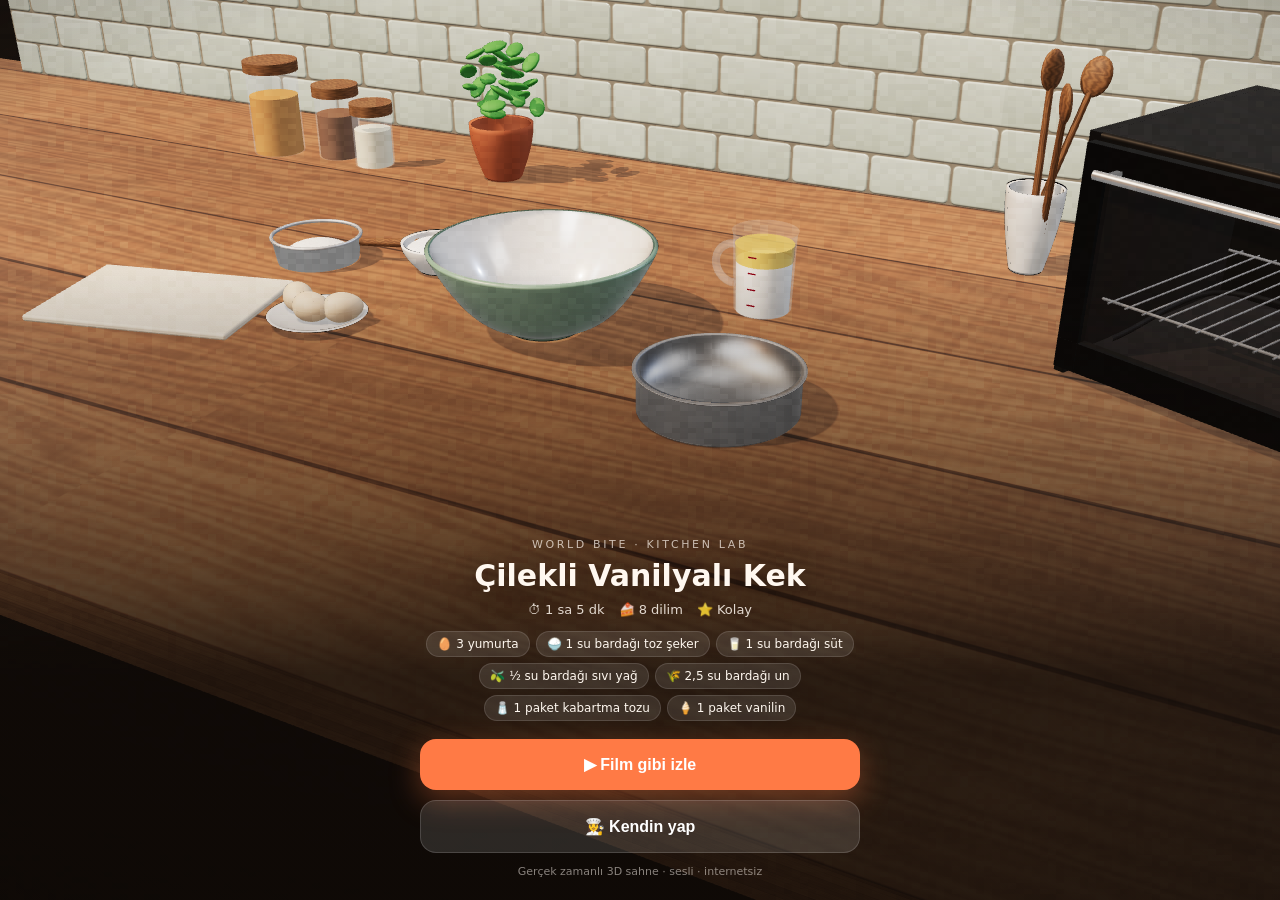
==== kitchen-lab/app/src/main/assets/www/index.html @ ce16a57f "Kitchen Lab: standalone realistic 3D cake-baking prototype Separate Android app (com.worldbite.kitch" ====
<!DOCTYPE html>
<html lang="tr">
<head>
<meta charset="utf-8">
<meta name="viewport" content="width=device-width,initial-scale=1,maximum-scale=1,user-scalable=no,viewport-fit=cover">
<title>World Bite · Kitchen Lab</title>
<link rel="stylesheet" href="css/lab.css">
<script type="importmap">{ "imports": { "three": "./lib/three.module.min.js" } }</script>
</head>
<body>
<canvas id="c"></canvas>
<div id="touch"></div>
<div class="vignette"></div>
<canvas id="grain" width="160" height="160"></canvas>
<div class="bars"><i></i><i></i></div>

<div id="loading"><div class="ld-ring"></div><p>Mutfak hazırlanıyor…</p></div>

<!-- HUD -->
<div id="hud" class="hide">
  <div class="top">
    <button class="ic" id="bExit" aria-label="Çık">✕</button>
    <div class="stepbox"><div class="stepn" id="stepN">1 / 14</div><div class="stept" id="stepT">Hazırlık</div>
      <div class="prog"><i id="progBar"></i></div></div>
    <button class="ic" id="bIng" aria-label="Malzemeler">📋</button>
    <button class="ic" id="bSound" aria-label="Ses">🔊</button>
  </div>
  <div id="badge" class="badge"></div>
  <div id="timer" class="timer hide"><div class="tm-ring"><svg viewBox="0 0 120 120"><circle cx="60" cy="60" r="54"/><circle id="tmArc" cx="60" cy="60" r="54"/></svg><div><b id="tmTxt">35:00</b><small id="tmSub">175°C · fırın</small></div></div>
    <div class="tm-btns"><button id="tmFast">⏩ Hızlandır</button></div></div>
  <div class="bottom">
    <div id="caption" class="caption"></div>
    <div id="hint" class="hint hide"><div class="gest" id="gest"></div><span id="hintT"></span></div>
    <div class="ctrl"><button id="bSkip" class="ghost">Atla ⏭</button></div>
  </div>
</div>

<!-- Start -->
<div id="start" class="panel hide">
  <div class="st-card">
    <div class="kicker">WORLD BITE · KITCHEN LAB</div>
    <h1>Çilekli Vanilyalı Kek</h1>
    <div class="meta"><span>⏱ 1 sa 5 dk</span><span>🍰 8 dilim</span><span>⭐ Kolay</span></div>
    <div class="chips" id="chips"></div>
    <button class="primary" id="bWatch">▶ Film gibi izle</button>
    <button class="secondary" id="bPlay">👩‍🍳 Kendin yap</button>
    <p class="note">Gerçek zamanlı 3D sahne · sesli · internetsiz</p>
  </div>
</div>

<!-- End -->
<div id="end" class="panel hide">
  <div class="st-card">
    <div class="big">🍰</div>
    <h1>Afiyet olsun!</h1>
    <p id="endTxt" class="sub"></p>
    <button class="primary" id="bAgain">↺ Baştan izle</button>
    <button class="secondary" id="bFree">🎥 Kameraya dokun ve döndür</button>
  </div>
</div>

<!-- Ingredients sheet -->
<div id="sheet" class="sheet hide"><div class="sh-card"><h3>Malzemeler</h3><ul id="ingList"></ul><button class="secondary" id="bShClose">Kapat</button></div></div>

<script type="module" src="js/main.js"></script>
</body>
</html>
---- kitchen-lab/app/src/main/assets/www/css/lab.css ----
:root{--acc:#ff7a45;--ink:#fff8f0;--glass:rgba(24,18,14,.55)}
*{box-sizing:border-box;margin:0;padding:0;-webkit-tap-highlight-color:transparent}
html,body{height:100%;overflow:hidden;background:#140f0c;color:var(--ink);font-family:system-ui,-apple-system,"Segoe UI",Roboto,sans-serif;user-select:none;-webkit-user-select:none;touch-action:none}
#c{position:fixed;inset:0;width:100%;height:100%;display:block}
#touch{position:fixed;inset:0;z-index:2}
.vignette{position:fixed;inset:0;pointer-events:none;z-index:3;background:radial-gradient(120% 85% at 50% 45%,transparent 55%,rgba(10,6,3,.55) 100%)}
#grain{position:fixed;inset:0;width:100%;height:100%;pointer-events:none;z-index:3;opacity:.07;mix-blend-mode:overlay;image-rendering:pixelated}
.bars i{position:fixed;left:0;right:0;height:0;background:#000;z-index:4;transition:height .9s cubic-bezier(.6,0,.2,1);pointer-events:none}
.bars i:first-child{top:0}.bars i:last-child{bottom:0}
body.cine .bars i{height:7vh}
.hide{display:none!important}
#loading{position:fixed;inset:0;z-index:50;display:flex;flex-direction:column;align-items:center;justify-content:center;gap:18px;background:#140f0c;transition:opacity .8s}
#loading p{opacity:.7;font-size:14px;letter-spacing:.04em}
.ld-ring{width:46px;height:46px;border-radius:50%;border:3px solid rgba(255,255,255,.12);border-top-color:var(--acc);animation:spin 1s linear infinite}
@keyframes spin{to{transform:rotate(360deg)}}
#hud{position:fixed;inset:0;z-index:10;pointer-events:none}
#hud button{pointer-events:auto}
.top{position:absolute;top:calc(env(safe-area-inset-top) + 12px);left:12px;right:12px;display:flex;gap:8px;align-items:center}
.ic{width:40px;height:40px;border-radius:50%;border:0;background:var(--glass);color:#fff;font-size:16px;backdrop-filter:blur(10px);-webkit-backdrop-filter:blur(10px)}
.stepbox{flex:1;background:var(--glass);border-radius:16px;padding:7px 14px 8px;backdrop-filter:blur(10px);-webkit-backdrop-filter:blur(10px);min-width:0}
.stepn{font-size:10px;letter-spacing:.14em;opacity:.65;text-transform:uppercase}
.stept{font-weight:700;font-size:15px;white-space:nowrap;overflow:hidden;text-overflow:ellipsis;transition:opacity .3s}
.prog{height:3px;border-radius:2px;background:rgba(255,255,255,.15);margin-top:5px;overflow:hidden}
.prog i{display:block;height:100%;width:0;background:var(--acc);transition:width .6s ease}
.badge{position:absolute;top:calc(env(safe-area-inset-top) + 78px);left:50%;transform:translate(-50%,-10px);opacity:0;background:rgba(40,120,70,.82);padding:8px 16px;border-radius:999px;font-size:14px;font-weight:600;transition:all .45s cubic-bezier(.2,.9,.3,1.2);white-space:nowrap;backdrop-filter:blur(8px)}
.badge.on{opacity:1;transform:translate(-50%,0)}
.badge.info{background:rgba(30,24,20,.75)}
.bottom{position:absolute;left:0;right:0;bottom:calc(env(safe-area-inset-bottom) + 14px);display:flex;flex-direction:column;align-items:center;gap:12px;padding:0 18px}
.caption{max-width:560px;text-align:center;font-size:17px;line-height:1.4;font-weight:500;text-shadow:0 2px 12px rgba(0,0,0,.9),0 0 2px rgba(0,0,0,.8);opacity:0;transform:translateY(6px);transition:opacity .5s,transform .5s;min-height:24px}
.caption.on{opacity:1;transform:none}
.caption small{display:block;font-size:13px;opacity:.75;font-weight:400;margin-top:3px}
.hint{display:flex;align-items:center;gap:12px;background:rgba(255,255,255,.92);color:#2a1d14;padding:10px 18px 10px 12px;border-radius:999px;font-weight:700;font-size:15px;box-shadow:0 8px 30px rgba(0,0,0,.35);animation:hintIn .45s cubic-bezier(.2,.9,.3,1.3)}
@keyframes hintIn{from{opacity:0;transform:translateY(14px) scale(.92)}}
.gest{width:34px;height:34px;position:relative;flex:none}
.gest::before{content:"";position:absolute;inset:0;border-radius:50%;background:var(--acc)}
.gest::after{content:"👆";position:absolute;inset:0;display:grid;place-items:center;font-size:18px}
.gest.tap::before{animation:pulse 1.2s infinite}
@keyframes pulse{0%{box-shadow:0 0 0 0 rgba(255,122,69,.6)}100%{box-shadow:0 0 0 14px rgba(255,122,69,0)}}
.gest.hold::before{background:conic-gradient(var(--acc) calc(var(--p,0)*1turn),rgba(255,122,69,.25) 0)}
.gest.hold::after{content:"✋"}
.gest.down::after{content:"👇";animation:dn 1.1s ease-in-out infinite}
@keyframes dn{0%,100%{transform:translateY(-5px)}50%{transform:translateY(6px)}}
.gest.shake::after{content:"👋";animation:sh .5s ease-in-out infinite}
@keyframes sh{0%,100%{transform:translateX(-5px) rotate(-10deg)}50%{transform:translateX(5px) rotate(10deg)}}
.gest.circle::after{content:"🔄";animation:spin 1.4s linear infinite}
.ctrl{display:flex;gap:10px}
.ghost{background:rgba(0,0,0,.35);color:#fff;border:1px solid rgba(255,255,255,.22);padding:7px 16px;border-radius:999px;font-size:13px;backdrop-filter:blur(8px)}
.timer{position:absolute;left:50%;top:22%;transform:translateX(-50%);display:flex;flex-direction:column;align-items:center;gap:12px;animation:hintIn .5s}
.tm-ring{width:150px;height:150px;position:relative;display:grid;place-items:center;background:rgba(15,10,8,.55);border-radius:50%;backdrop-filter:blur(10px)}
.tm-ring svg{position:absolute;inset:0;transform:rotate(-90deg)}
.tm-ring circle{fill:none;stroke:rgba(255,255,255,.12);stroke-width:6}
#tmArc{stroke:var(--acc);stroke-linecap:round;stroke-dasharray:339.3;stroke-dashoffset:0;transition:stroke-dashoffset .2s linear}
.tm-ring div{text-align:center;position:relative}
.tm-ring b{font-size:34px;font-variant-numeric:tabular-nums;letter-spacing:.02em}
.tm-ring small{display:block;font-size:11px;opacity:.7}
.tm-btns button{background:var(--acc);border:0;color:#fff;font-weight:700;padding:10px 20px;border-radius:999px;font-size:14px;box-shadow:0 6px 20px rgba(255,122,69,.4)}
.panel{position:fixed;inset:0;z-index:20;display:flex;align-items:flex-end;justify-content:center;padding:18px;padding-bottom:calc(env(safe-area-inset-bottom) + 22px);background:linear-gradient(180deg,transparent 30%,rgba(14,9,6,.85) 75%)}
.st-card{width:100%;max-width:440px;text-align:center;animation:hintIn .7s}
.kicker{font-size:11px;letter-spacing:.24em;opacity:.7;margin-bottom:8px}
.st-card h1{font-size:30px;line-height:1.1;margin-bottom:10px;font-weight:800;text-shadow:0 4px 30px rgba(0,0,0,.6)}
.meta{display:flex;justify-content:center;gap:14px;font-size:13px;opacity:.85;margin-bottom:14px}
.chips{display:flex;flex-wrap:wrap;justify-content:center;gap:6px;margin-bottom:18px}
.chips span{background:rgba(255,255,255,.1);border:1px solid rgba(255,255,255,.12);padding:5px 10px;border-radius:999px;font-size:12px}
.primary,.secondary{display:block;width:100%;border:0;border-radius:16px;padding:16px;font-size:16px;font-weight:700;margin-top:10px}
.primary{background:var(--acc);color:#fff;box-shadow:0 10px 30px rgba(255,122,69,.35)}
.secondary{background:rgba(255,255,255,.12);color:#fff;border:1px solid rgba(255,255,255,.15)}
.note{font-size:11px;opacity:.5;margin-top:12px}
.big{font-size:54px}
.sub{opacity:.8;margin-bottom:8px;font-size:14px;line-height:1.5}
.sheet{position:fixed;inset:0;z-index:30;background:rgba(0,0,0,.5);display:flex;align-items:flex-end}
.sh-card{background:#211913;width:100%;border-radius:22px 22px 0 0;padding:20px 20px calc(env(safe-area-inset-bottom) + 18px);animation:up .35s ease}
@keyframes up{from{transform:translateY(100%)}}
.sh-card h3{margin-bottom:10px}
.sh-card ul{list-style:none;margin-bottom:8px}
.sh-card li{padding:9px 0;border-bottom:1px solid rgba(255,255,255,.07);display:flex;gap:10px;font-size:15px}
.sh-card li.done{opacity:.45;text-decoration:line-through}
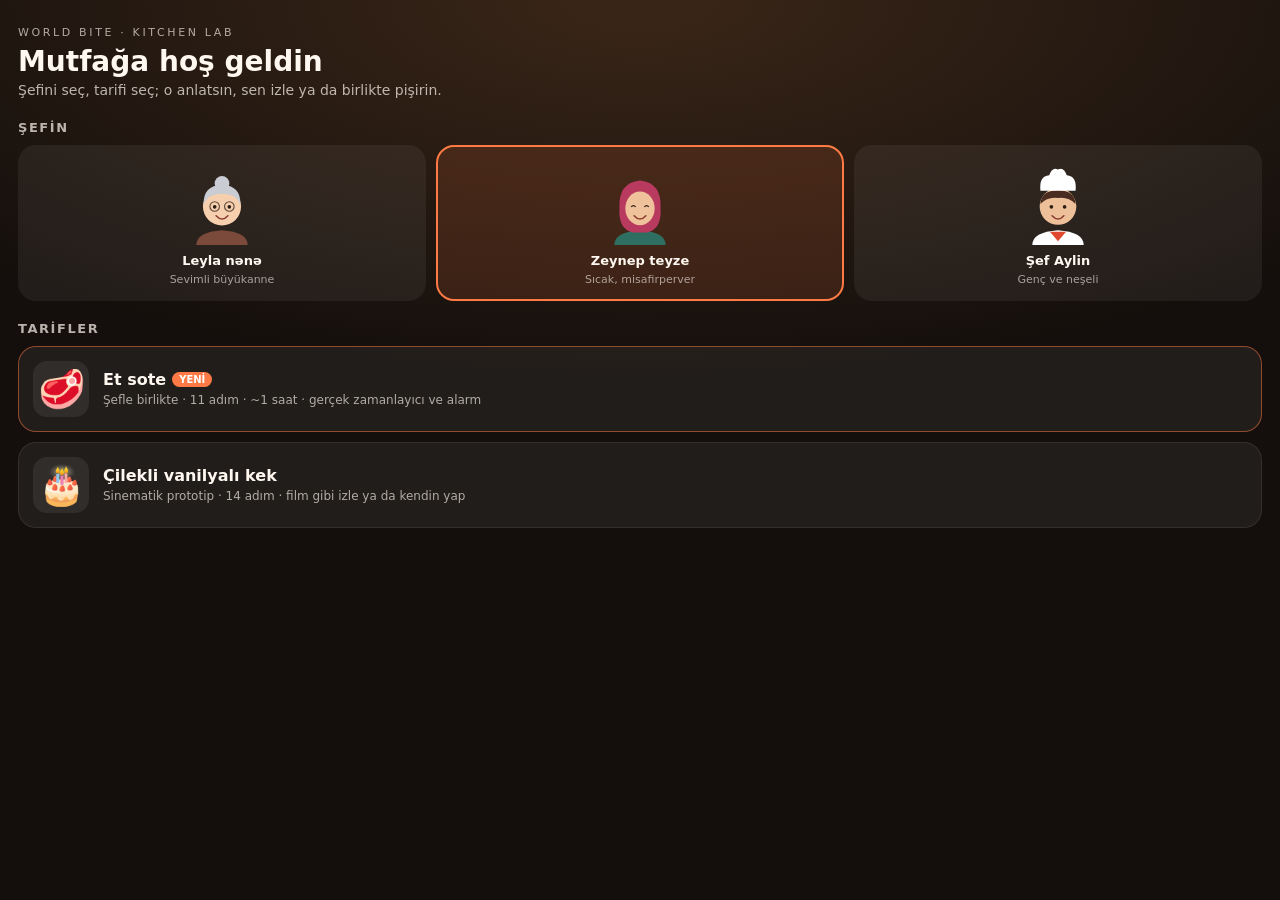
==== commit a8ebbeba: "Kitchen Lab v0.2: cook with the chef (3D Leyla, Zeynep, Aylin), et sote in 11 steps New kitchen set," ====
--- a/kitchen-lab/app/src/main/assets/www/index.html
+++ b/kitchen-lab/app/src/main/assets/www/index.html
@@ -4,64 +4,47 @@
 <meta charset="utf-8">
 <meta name="viewport" content="width=device-width,initial-scale=1,maximum-scale=1,user-scalable=no,viewport-fit=cover">
 <title>World Bite · Kitchen Lab</title>
-<link rel="stylesheet" href="css/lab.css">
-<script type="importmap">{ "imports": { "three": "./lib/three.module.min.js" } }</script>
+<style>
+*{box-sizing:border-box;margin:0;padding:0;-webkit-tap-highlight-color:transparent}
+body{min-height:100vh;background:radial-gradient(120% 70% at 50% 0%,#3a2618 0%,#140f0c 60%);color:#fff8f0;font-family:system-ui,-apple-system,Roboto,sans-serif;padding:calc(env(safe-area-inset-top) + 26px) 18px 30px;user-select:none}
+.k{font-size:11px;letter-spacing:.24em;opacity:.65}
+h1{font-size:28px;margin:6px 0 4px;font-weight:800}
+p.s{opacity:.7;font-size:14px;margin-bottom:22px}
+h2{font-size:13px;letter-spacing:.12em;opacity:.7;margin:20px 0 10px;text-transform:uppercase}
+.chefs{display:grid;grid-template-columns:repeat(3,1fr);gap:10px}
+.chef{background:rgba(255,255,255,.06);border:2px solid transparent;border-radius:18px;padding:10px 6px 12px;text-align:center;transition:.2s}
+.chef.on{border-color:#ff7a45;background:rgba(255,122,69,.14)}
+.chef svg{width:74px;height:88px}
+.chef b{display:block;font-size:13px;margin-top:4px}.chef small{font-size:11px;opacity:.6}
+.card{display:flex;gap:14px;align-items:center;background:rgba(255,255,255,.06);border-radius:18px;padding:14px;margin-bottom:10px;border:1px solid rgba(255,255,255,.08)}
+.card .e{font-size:38px;width:56px;height:56px;display:grid;place-items:center;background:rgba(255,255,255,.07);border-radius:14px}
+.card b{font-size:16px}.card small{display:block;opacity:.65;font-size:12px;margin-top:3px;line-height:1.4}
+.card.new{border-color:rgba(255,122,69,.5)}
+.tag{font-size:10px;background:#ff7a45;color:#fff;padding:2px 7px;border-radius:99px;margin-left:6px;vertical-align:2px}
+</style>
 </head>
 <body>
-<canvas id="c"></canvas>
-<div id="touch"></div>
-<div class="vignette"></div>
-<canvas id="grain" width="160" height="160"></canvas>
-<div class="bars"><i></i><i></i></div>
-
-<div id="loading"><div class="ld-ring"></div><p>Mutfak hazırlanıyor…</p></div>
-
-<!-- HUD -->
-<div id="hud" class="hide">
-  <div class="top">
-    <button class="ic" id="bExit" aria-label="Çık">✕</button>
-    <div class="stepbox"><div class="stepn" id="stepN">1 / 14</div><div class="stept" id="stepT">Hazırlık</div>
-      <div class="prog"><i id="progBar"></i></div></div>
-    <button class="ic" id="bIng" aria-label="Malzemeler">📋</button>
-    <button class="ic" id="bSound" aria-label="Ses">🔊</button>
-  </div>
-  <div id="badge" class="badge"></div>
-  <div id="timer" class="timer hide"><div class="tm-ring"><svg viewBox="0 0 120 120"><circle cx="60" cy="60" r="54"/><circle id="tmArc" cx="60" cy="60" r="54"/></svg><div><b id="tmTxt">35:00</b><small id="tmSub">175°C · fırın</small></div></div>
-    <div class="tm-btns"><button id="tmFast">⏩ Hızlandır</button></div></div>
-  <div class="bottom">
-    <div id="caption" class="caption"></div>
-    <div id="hint" class="hint hide"><div class="gest" id="gest"></div><span id="hintT"></span></div>
-    <div class="ctrl"><button id="bSkip" class="ghost">Atla ⏭</button></div>
-  </div>
-</div>
-
-<!-- Start -->
-<div id="start" class="panel hide">
-  <div class="st-card">
-    <div class="kicker">WORLD BITE · KITCHEN LAB</div>
-    <h1>Çilekli Vanilyalı Kek</h1>
-    <div class="meta"><span>⏱ 1 sa 5 dk</span><span>🍰 8 dilim</span><span>⭐ Kolay</span></div>
-    <div class="chips" id="chips"></div>
-    <button class="primary" id="bWatch">▶ Film gibi izle</button>
-    <button class="secondary" id="bPlay">👩‍🍳 Kendin yap</button>
-    <p class="note">Gerçek zamanlı 3D sahne · sesli · internetsiz</p>
-  </div>
-</div>
-
-<!-- End -->
-<div id="end" class="panel hide">
-  <div class="st-card">
-    <div class="big">🍰</div>
-    <h1>Afiyet olsun!</h1>
-    <p id="endTxt" class="sub"></p>
-    <button class="primary" id="bAgain">↺ Baştan izle</button>
-    <button class="secondary" id="bFree">🎥 Kameraya dokun ve döndür</button>
-  </div>
-</div>
-
-<!-- Ingredients sheet -->
-<div id="sheet" class="sheet hide"><div class="sh-card"><h3>Malzemeler</h3><ul id="ingList"></ul><button class="secondary" id="bShClose">Kapat</button></div></div>
-
-<script type="module" src="js/main.js"></script>
+<div class="k">WORLD BITE · KITCHEN LAB</div>
+<h1>Mutfağa hoş geldin</h1>
+<p class="s">Şefini seç, tarifi seç; o anlatsın, sen izle ya da birlikte pişirin.</p>
+<h2>Şefin</h2>
+<div class="chefs" id="chefs"></div>
+<h2>Tarifler</h2>
+<div id="recipes"></div>
+<script>
+const CH=[['leyla','Leyla nənə','Sevimli büyükanne'],['zeynep','Zeynep teyze','Sıcak, misafirperver'],['aylin','Şef Aylin','Genç ve neşeli']];
+const face={leyla:`<path d="M30 240 Q30 205 100 200 Q170 205 170 240 Z" fill="#7C4A3A"/><circle cx="100" cy="135" r="52" fill="#F5CFAE"/><path d="M50 130 Q48 78 100 76 Q152 78 150 130 Q140 100 100 100 Q60 100 50 130 Z" fill="#C9CCD3"/><circle cx="100" cy="72" r="20" fill="#C9CCD3"/><circle cx="80" cy="135" r="13" fill="none" stroke="#5B4636" stroke-width="3"/><circle cx="120" cy="135" r="13" fill="none" stroke="#5B4636" stroke-width="3"/><circle cx="80" cy="136" r="5" fill="#2B1D14"/><circle cx="120" cy="136" r="5" fill="#2B1D14"/>`,
+aylin:`<path d="M30 240 Q30 205 100 200 Q170 205 170 240 Z" fill="#fff"/><path d="M78 204 L100 230 L122 204 Z" fill="#E0482F"/><circle cx="100" cy="135" r="50" fill="#EDC09A"/><path d="M52 128 Q54 92 100 90 Q146 92 148 128 Q128 108 100 112 Q72 108 52 128 Z" fill="#4A2C20"/><path d="M52 92 Q48 52 76 50 Q84 26 100 34 Q116 26 124 50 Q152 52 148 92 Z" fill="#fff"/><circle cx="82" cy="136" r="5" fill="#2B1D14"/><circle cx="118" cy="136" r="5" fill="#2B1D14"/>`,
+zeynep:`<path d="M30 240 Q30 205 100 200 Q170 205 170 240 Z" fill="#2F6F62"/><path d="M44 140 Q40 70 100 64 Q160 70 156 140 Q160 196 120 206 L80 206 Q40 196 44 140 Z" fill="#B83A5E"/><ellipse cx="100" cy="140" rx="40" ry="46" fill="#EFC29C"/><path d="M76 136 Q82 129 88 136" fill="none" stroke="#2B1D14" stroke-width="3.5"/><path d="M112 136 Q118 129 124 136" fill="none" stroke="#2B1D14" stroke-width="3.5"/>`};
+const mouth='<path d="M84 160 Q100 178 116 160" fill="none" stroke="#8A3B2E" stroke-width="4" stroke-linecap="round"/>';
+let chef='zeynep'; try{chef=localStorage.getItem('lab_chef')||'zeynep'}catch(e){}
+function drawChefs(){document.getElementById('chefs').innerHTML=CH.map(([id,n,t])=>`<div class="chef ${id===chef?'on':''}" data-id="${id}"><svg viewBox="0 0 200 240">${face[id]}${mouth}</svg><b>${n}</b><small>${t}</small></div>`).join('')}
+drawChefs();
+document.getElementById('chefs').onclick=e=>{const c=e.target.closest('.chef');if(!c)return;chef=c.dataset.id;try{localStorage.setItem('lab_chef',chef)}catch(e){}drawChefs()};
+const R=[['chef.html?r=etsote','🥩','Et sote','Şefle birlikte · 11 adım · ~1 saat · gerçek zamanlayıcı ve alarm',true],['cake.html','🎂','Çilekli vanilyalı kek','Sinematik prototip · 14 adım · film gibi izle ya da kendin yap']];
+document.getElementById('recipes').innerHTML=R.map(([u,e,n,d,nw])=>`<div class="card ${nw?'new':''}" data-u="${u}"><div class="e">${e}</div><div><b>${n}${nw?'<span class="tag">YENİ</span>':''}</b><small>${d}</small></div></div>`).join('');
+document.getElementById('recipes').onclick=e=>{const c=e.target.closest('.card');if(c)location.href=c.dataset.u+(c.dataset.u.includes('?')?'&':'?')+'chef='+chef};
+window.LAB={back:()=>false};
+</script>
 </body>
 </html>
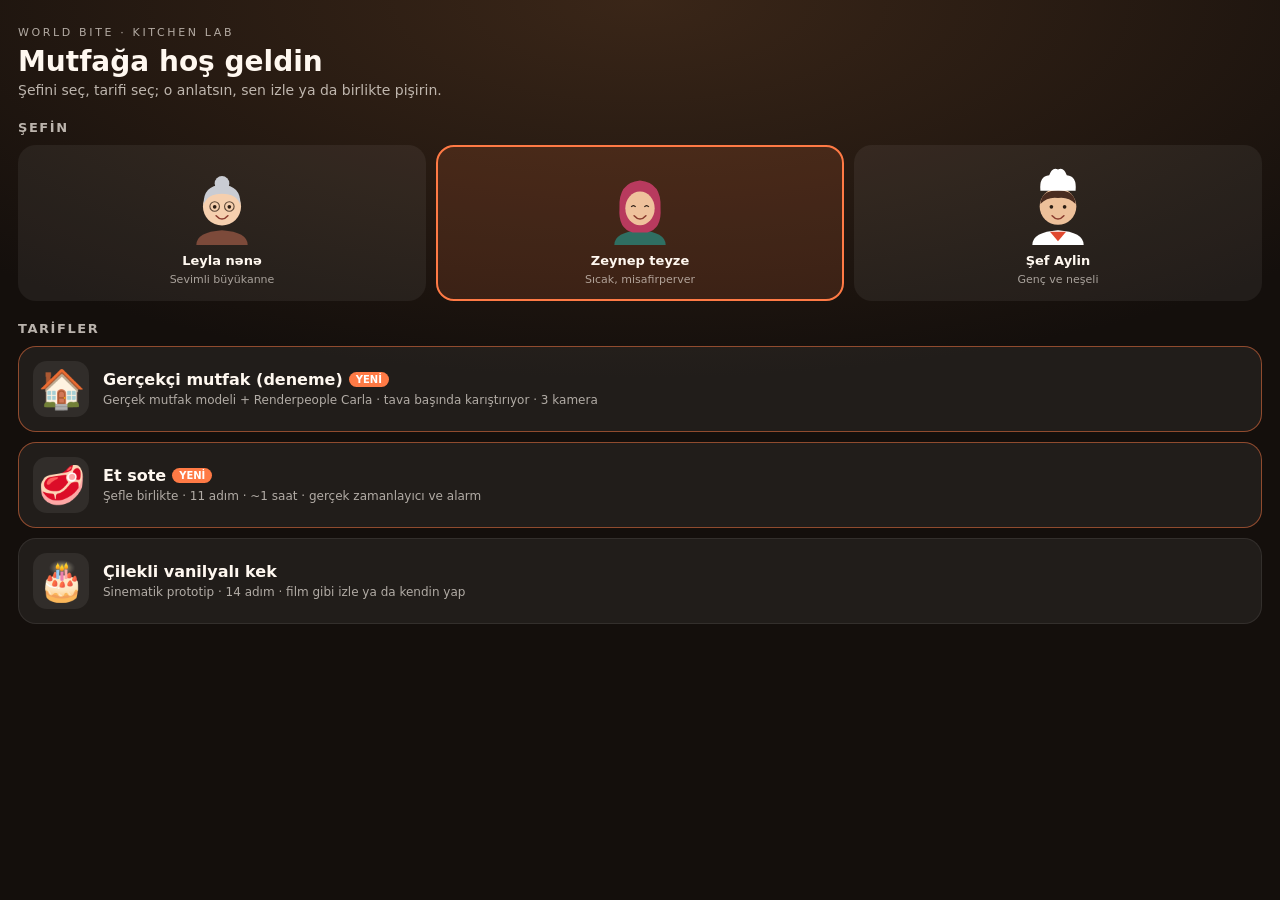
==== commit 21b13c4c: "Kitchen Lab v0.3: realistic kitchen (user's FBX) + rigged Renderpeople human test scene Converted FB" ====
--- a/kitchen-lab/app/src/main/assets/www/index.html
+++ b/kitchen-lab/app/src/main/assets/www/index.html
@@ -41,7 +41,7 @@
 function drawChefs(){document.getElementById('chefs').innerHTML=CH.map(([id,n,t])=>`<div class="chef ${id===chef?'on':''}" data-id="${id}"><svg viewBox="0 0 200 240">${face[id]}${mouth}</svg><b>${n}</b><small>${t}</small></div>`).join('')}
 drawChefs();
 document.getElementById('chefs').onclick=e=>{const c=e.target.closest('.chef');if(!c)return;chef=c.dataset.id;try{localStorage.setItem('lab_chef',chef)}catch(e){}drawChefs()};
-const R=[['chef.html?r=etsote','🥩','Et sote','Şefle birlikte · 11 adım · ~1 saat · gerçek zamanlayıcı ve alarm',true],['cake.html','🎂','Çilekli vanilyalı kek','Sinematik prototip · 14 adım · film gibi izle ya da kendin yap']];
+const R=[['real.html','🏠','Gerçekçi mutfak (deneme)','Gerçek mutfak modeli + Renderpeople Carla · tava başında karıştırıyor · 3 kamera',true],['chef.html?r=etsote','🥩','Et sote','Şefle birlikte · 11 adım · ~1 saat · gerçek zamanlayıcı ve alarm',true],['cake.html','🎂','Çilekli vanilyalı kek','Sinematik prototip · 14 adım · film gibi izle ya da kendin yap']];
 document.getElementById('recipes').innerHTML=R.map(([u,e,n,d,nw])=>`<div class="card ${nw?'new':''}" data-u="${u}"><div class="e">${e}</div><div><b>${n}${nw?'<span class="tag">YENİ</span>':''}</b><small>${d}</small></div></div>`).join('');
 document.getElementById('recipes').onclick=e=>{const c=e.target.closest('.card');if(c)location.href=c.dataset.u+(c.dataset.u.includes('?')?'&':'?')+'chef='+chef};
 window.LAB={back:()=>false};
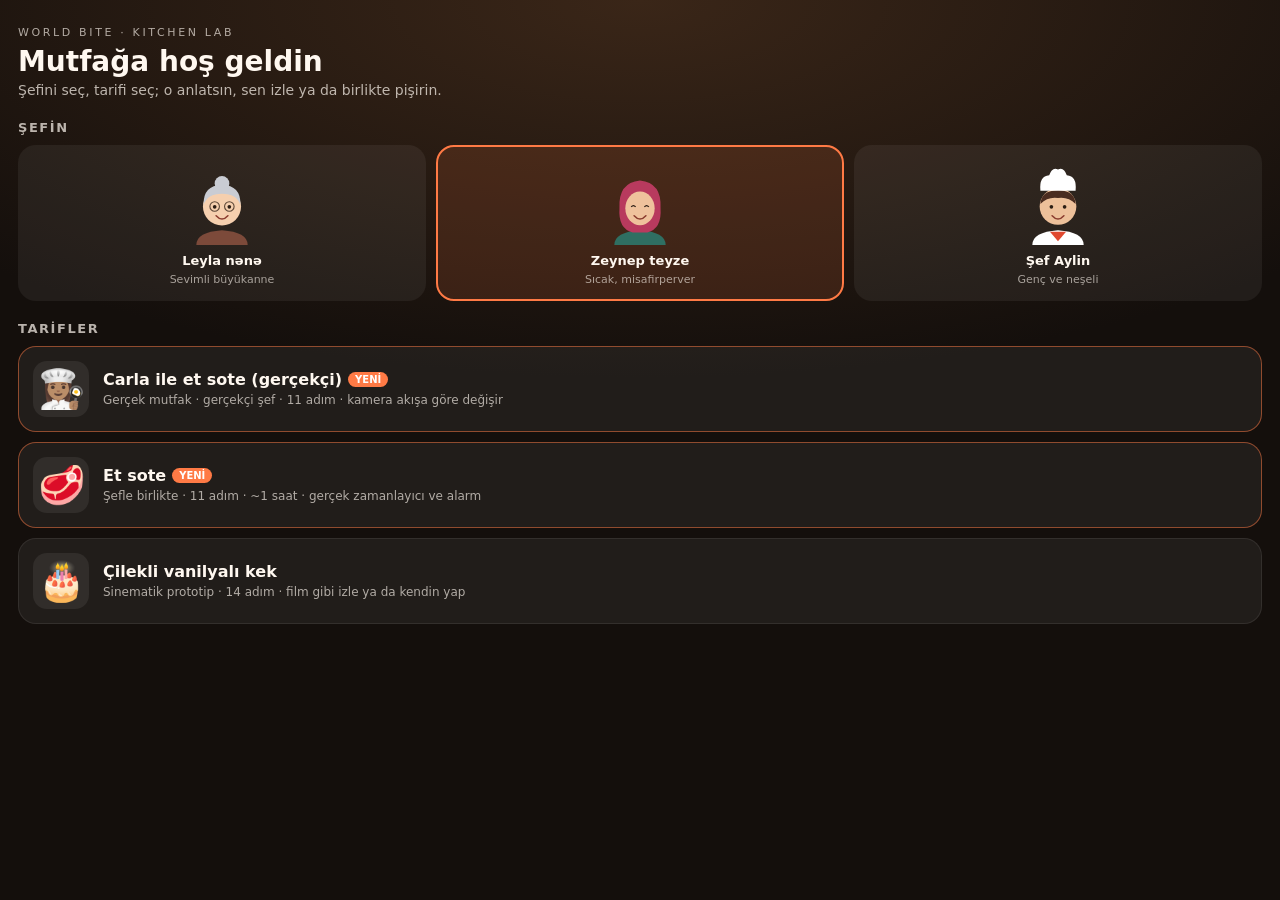
==== commit 9343246d: "Kitchen Lab v0.4: Carla cooks et sote end-to-end in the real kitchen Recipe engine runs in the user'" ====
--- a/kitchen-lab/app/src/main/assets/www/index.html
+++ b/kitchen-lab/app/src/main/assets/www/index.html
@@ -41,9 +41,9 @@
 function drawChefs(){document.getElementById('chefs').innerHTML=CH.map(([id,n,t])=>`<div class="chef ${id===chef?'on':''}" data-id="${id}"><svg viewBox="0 0 200 240">${face[id]}${mouth}</svg><b>${n}</b><small>${t}</small></div>`).join('')}
 drawChefs();
 document.getElementById('chefs').onclick=e=>{const c=e.target.closest('.chef');if(!c)return;chef=c.dataset.id;try{localStorage.setItem('lab_chef',chef)}catch(e){}drawChefs()};
-const R=[['real.html','🏠','Gerçekçi mutfak (deneme)','Gerçek mutfak modeli + Renderpeople Carla · tava başında karıştırıyor · 3 kamera',true],['chef.html?r=etsote','🥩','Et sote','Şefle birlikte · 11 adım · ~1 saat · gerçek zamanlayıcı ve alarm',true],['cake.html','🎂','Çilekli vanilyalı kek','Sinematik prototip · 14 adım · film gibi izle ya da kendin yap']];
+const R=[['chef.html?r=etsote&chef=carla','👩🏽‍🍳','Carla ile et sote (gerçekçi)','Gerçek mutfak · gerçekçi şef · 11 adım · kamera akışa göre değişir',true],['chef.html?r=etsote','🥩','Et sote','Şefle birlikte · 11 adım · ~1 saat · gerçek zamanlayıcı ve alarm',true],['cake.html','🎂','Çilekli vanilyalı kek','Sinematik prototip · 14 adım · film gibi izle ya da kendin yap']];
 document.getElementById('recipes').innerHTML=R.map(([u,e,n,d,nw])=>`<div class="card ${nw?'new':''}" data-u="${u}"><div class="e">${e}</div><div><b>${n}${nw?'<span class="tag">YENİ</span>':''}</b><small>${d}</small></div></div>`).join('');
-document.getElementById('recipes').onclick=e=>{const c=e.target.closest('.card');if(c)location.href=c.dataset.u+(c.dataset.u.includes('?')?'&':'?')+'chef='+chef};
+document.getElementById('recipes').onclick=e=>{const c=e.target.closest('.card');if(c)location.href=c.dataset.u.includes('chef=')?c.dataset.u:c.dataset.u+(c.dataset.u.includes('?')?'&':'?')+'chef='+chef};
 window.LAB={back:()=>false};
 </script>
 </body>
